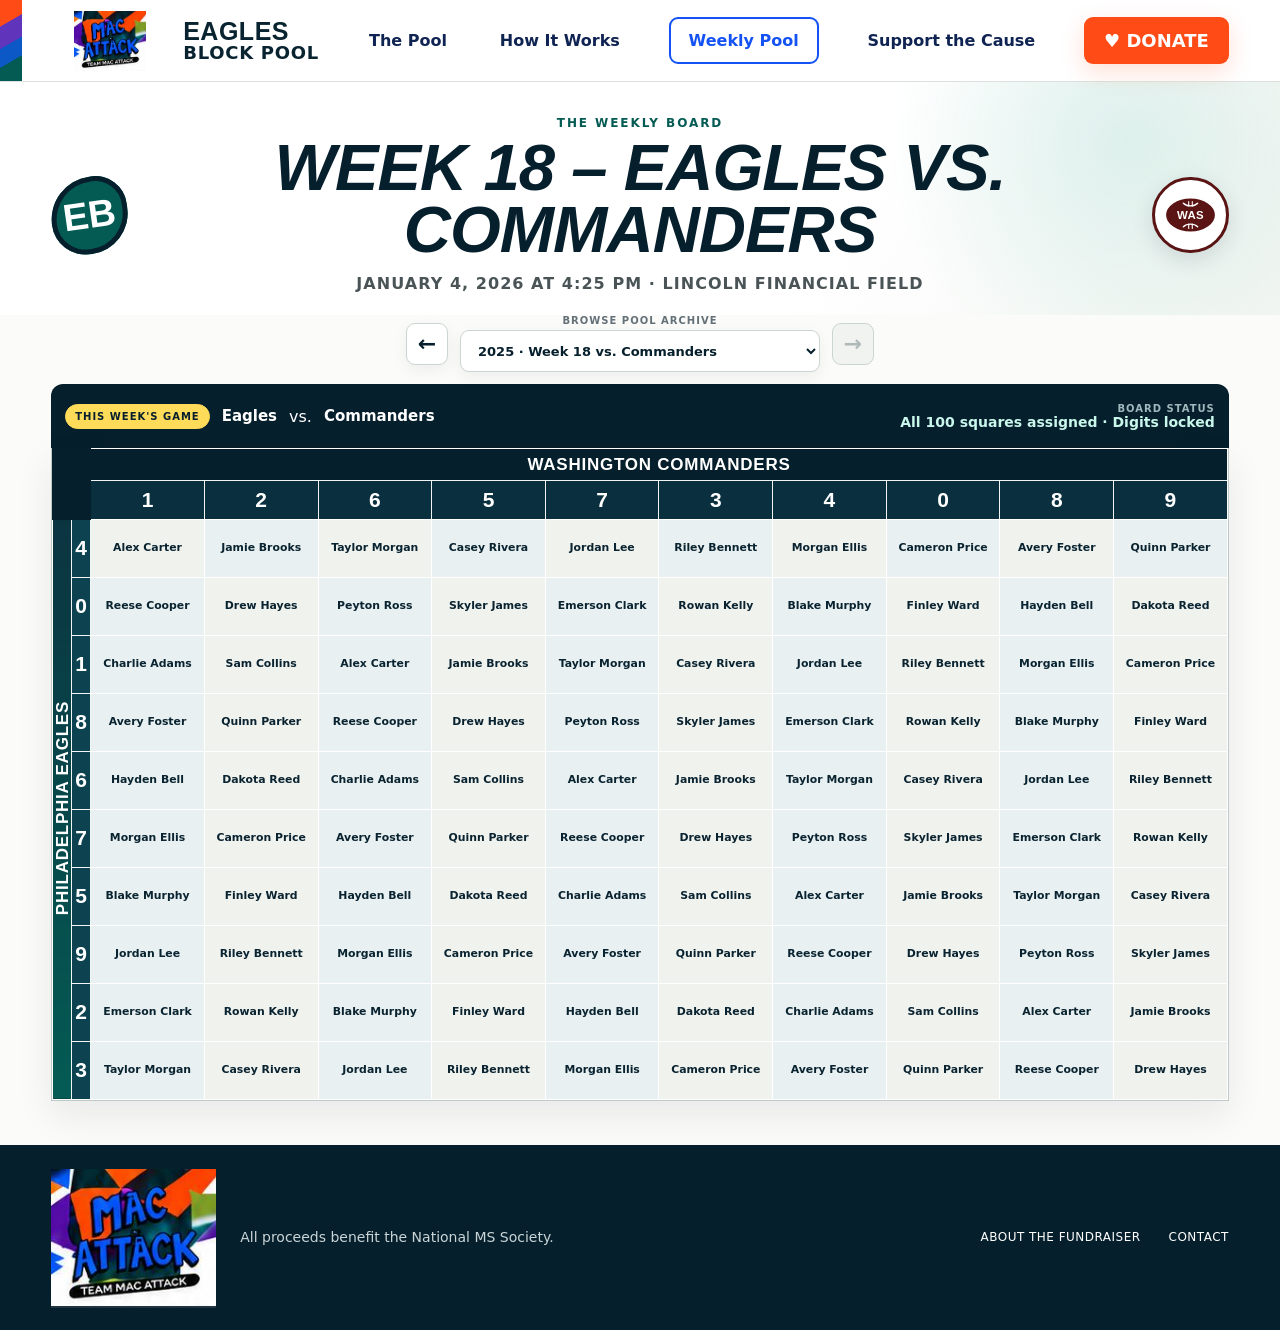
==== weekly-pool/index.html @ 525bb415 "Build weekly pool and add GitHub Pages deployment" ====
<!doctype html>
<html lang="en">
  <head>
    <meta charset="UTF-8" />
    <meta name="viewport" content="width=device-width, initial-scale=1.0" />
    <meta http-equiv="Cache-Control" content="no-cache, no-store, must-revalidate" />
    <meta http-equiv="Pragma" content="no-cache" />
    <meta http-equiv="Expires" content="0" />
    <meta name="description" content="The current Eagles Block Pool weekly grid and game score." />
    <title>Weekly Pool | Eagles Block Pool</title>
    <link rel="stylesheet" href="../src/styles.css?v=4" />
  </head>
  <body>
    <header class="site-header" data-site-header></header>

    <main>
      <section class="matchup" aria-labelledby="page-title">
        <div class="matchup__eyebrow">The weekly board</div>
        <div class="matchup__title-row">
          <span class="team-mark team-mark--eagles" aria-hidden="true">EB</span>
          <div>
            <h1 id="page-title">Loading weekly pool…</h1>
            <p class="matchup__meta" data-game-meta></p>
          </div>
          <span class="team-mark team-mark--opponent" data-opponent-mark aria-hidden="true"></span>
        </div>
      </section>

      <section class="pool-layout" aria-label="Weekly block pool">
        <nav class="week-switcher" data-week-switcher aria-label="Choose a weekly pool"></nav>

        <div class="board-panel">
          <div class="score-strip" data-score-strip aria-live="polite">
            <span class="status-pill">Loading score</span>
          </div>

          <div class="board-scroll" tabindex="0" aria-label="Scrollable 10 by 10 pool board">
            <table class="pool-grid" data-pool-grid>
              <caption class="sr-only">Eagles Block Pool participant grid</caption>
            </table>
          </div>
          <p class="scroll-hint">Swipe or scroll sideways to see the full board on a small screen.</p>
        </div>
      </section>
    </main>

    <footer class="site-footer" data-site-footer></footer>
    <script type="module" src="../src/app.js?v=5"></script>
  </body>
</html>
---- src/styles.css ----
:root {
  --navy: #061f2c;
  --navy-soft: #0b3441;
  --green: #045b54;
  --green-bright: #14a78f;
  --cream: #f4f1e9;
  --orange: #ff4b16;
  --ink: #092330;
  --muted: #647179;
  --line: #d7dddc;
  --white: #fff;
  font-family: Inter, Avenir, "Segoe UI", system-ui, sans-serif;
  color: var(--ink);
  background: #f7f7f4;
}

* { box-sizing: border-box; }
html { scroll-behavior: smooth; }
body { margin: 0; min-width: 320px; background: #fbfbf9; }
a { color: inherit; }
img { display: block; max-width: 100%; }
button, a { -webkit-tap-highlight-color: transparent; }

.sr-only {
  position: absolute;
  width: 1px;
  height: 1px;
  padding: 0;
  margin: -1px;
  overflow: hidden;
  clip: rect(0, 0, 0, 0);
  white-space: nowrap;
  border: 0;
}

.site-header {
  position: relative;
  z-index: 5;
  min-height: 82px;
  padding: 10px clamp(20px, 4vw, 68px);
  display: flex;
  align-items: center;
  justify-content: space-between;
  gap: 28px;
  background: rgba(255,255,255,.97);
  border-bottom: 1px solid #dce1df;
}

.site-header::before {
  content: "";
  position: absolute;
  inset: 0 auto 0 0;
  width: 22px;
  background: linear-gradient(150deg, var(--orange) 0 28%, #6134bc 29% 52%, #0c58c7 53% 72%, var(--green) 73%);
}

.brand { display: flex; align-items: center; gap: 14px; text-decoration: none; font-size: 18px; white-space: nowrap; }
.brand img { width: 118px; height: 60px; object-fit: contain; }
.brand span { display: grid; line-height: 1.05; text-transform: uppercase; font-weight: 600; letter-spacing: .04em; }
.brand b { font: 900 25px/1 "Arial Narrow", Impact, sans-serif; letter-spacing: .02em; }

.site-nav { display: flex; align-items: center; gap: clamp(18px, 3.5vw, 54px); font-weight: 700; color: #102453; }
.site-nav a { text-decoration: none; padding: 12px 4px; white-space: nowrap; }
.site-nav a:hover { color: var(--green); }
.site-nav__active { border: 2px solid #1452f4; border-radius: 9px; padding-inline: 18px !important; color: #1452f4; }
.site-nav .donate-button { padding: 13px 20px; border-radius: 9px; color: white; background: var(--orange); text-transform: uppercase; font-size: 18px; box-shadow: 0 8px 24px rgba(255,75,22,.18); }
.site-nav .donate-button:hover { color: white; background: #dd3609; }
.nav-toggle { display: none; border: 1px solid var(--line); background: white; border-radius: 7px; padding: 9px 12px; font: inherit; font-weight: 700; }

.matchup {
  padding: 34px clamp(20px, 4vw, 68px) 22px;
  text-align: center;
  background:
    radial-gradient(circle at 88% 25%, rgba(20,167,143,.12), transparent 21%),
    linear-gradient(120deg, #fff 65%, #f2f5f1);
}

.matchup__eyebrow { margin: 0 0 7px; text-transform: uppercase; letter-spacing: .16em; font-size: 12px; font-weight: 800; color: var(--green); }
.matchup__title-row { display: flex; align-items: center; justify-content: center; gap: clamp(18px, 4vw, 44px); }
.matchup h1 { margin: 0; font: italic 900 clamp(40px, 5.1vw, 74px)/.95 "Arial Narrow", Impact, sans-serif; text-transform: uppercase; letter-spacing: -.015em; color: var(--navy); }
.matchup__meta { margin: 13px 0 0; text-transform: uppercase; letter-spacing: .065em; font-size: clamp(12px, 1.3vw, 16px); font-weight: 600; color: #4a5457; }
.team-mark { display: grid; place-items: center; flex: 0 0 auto; width: clamp(54px, 6vw, 78px); aspect-ratio: 1; font: 900 clamp(24px, 3vw, 38px)/1 "Arial Narrow", Impact, sans-serif; }
.team-mark--eagles { color: white; background: var(--green); border-radius: 58% 42% 55% 45%; transform: rotate(-8deg); box-shadow: inset 0 0 0 5px var(--navy); }
.team-mark--opponent { padding: 7px; border: 3px solid var(--opponent-color, #13265c); border-radius: 50%; background: white; box-shadow: 0 7px 22px rgba(6,31,44,.12); }
.team-mark--opponent img { width: 100%; height: 100%; object-fit: contain; }

.pool-layout { padding: 0 clamp(20px, 4vw, 68px) 44px; max-width: 1800px; margin: 0 auto; }
.week-switcher { display: flex; align-items: center; justify-content: center; gap: 12px; margin: 0 0 12px; }
.week-switcher__arrow { display: grid; place-items: center; width: 42px; height: 42px; border: 1px solid #cbd5d3; border-radius: 9px; background: white; color: var(--navy); text-decoration: none; font-size: 22px; font-weight: 800; box-shadow: 0 5px 16px rgba(6,31,44,.06); }
.week-switcher__arrow:hover { color: white; background: var(--green); border-color: var(--green); }
.week-switcher__arrow--disabled { color: #aeb9b8; background: #f1f3f1; box-shadow: none; cursor: not-allowed; }
.week-switcher__select { display: grid; gap: 4px; min-width: min(360px, calc(100vw - 132px)); }
.week-switcher__select span { text-align: center; color: var(--muted); font-size: 10px; font-weight: 800; letter-spacing: .1em; text-transform: uppercase; }
.week-switcher__select select { width: 100%; height: 42px; padding: 0 38px 0 13px; border: 1px solid #cbd5d3; border-radius: 9px; color: var(--navy); background: white; font: inherit; font-size: 13px; font-weight: 750; box-shadow: 0 5px 16px rgba(6,31,44,.06); }
.board-panel { min-width: 0; }
.score-strip { min-height: 64px; padding: 10px 14px; display: flex; align-items: center; justify-content: space-between; gap: 18px; border-radius: 12px 12px 0 0; color: white; background: var(--navy); }
.score-strip__game { display: flex; align-items: center; gap: 12px; }
.score-strip__game strong { font-size: 15px; }
.score-strip__game em { margin-left: 4px; font: normal 800 22px/1 "Arial Narrow", Impact, sans-serif; }
.status-pill { display: inline-block; padding: 6px 9px; border: 1px solid rgba(255,255,255,.28); border-radius: 100px; font-size: 10px; font-weight: 800; text-transform: uppercase; letter-spacing: .1em; }
.status-pill--final { color: var(--navy); background: #72e4cb; border-color: #72e4cb; }
.status-pill--upcoming { color: var(--navy); background: #ffdb5a; border-color: #ffdb5a; }
.winner-callout { display: grid; text-align: right; }
.winner-callout span { color: #9fb8bd; font-size: 10px; font-weight: 700; text-transform: uppercase; letter-spacing: .1em; }
.winner-callout strong { color: #fff4b7; font-size: 14px; }
.winner-callout--pregame strong { color: #c9f7ec; }
.error-message { display: grid; gap: 2px; }
.error-message span { color: #d1dcde; font-size: 12px; }

.board-scroll { width: 100%; overflow-x: auto; background: white; border: 1px solid #bec9c8; border-top: 0; box-shadow: 0 15px 35px rgba(4,31,44,.08); }
.board-scroll:focus-visible { outline: 3px solid var(--green-bright); outline-offset: 3px; }
.pool-grid { width: 100%; min-width: 900px; table-layout: fixed; border-collapse: collapse; }
.pool-grid th, .pool-grid td { border: 1px solid rgba(255,255,255,.95); }
.corner { width: 38px; padding: 0; border-color: var(--navy) !important; background: var(--navy); }
.axis-title { color: white; background: var(--navy); text-transform: uppercase; font: 800 17px/1 "Arial Narrow", Impact, sans-serif; letter-spacing: .045em; }
.axis-title--top { height: 32px; }
.axis-title--side { width: 38px; padding: 0; background: linear-gradient(var(--navy-soft), var(--green)); }
.axis-title--side span { display: inline-block; white-space: nowrap; writing-mode: vertical-rl; transform: rotate(180deg); }
.digit { width: 40px; padding: 0; text-align: center; color: white; background: #0a3040; font: 800 21px/1.8 "Arial Narrow", Impact, sans-serif; }
.digit--side { width: 40px; background: #0d4350; }
.pool-square { position: relative; height: 58px; padding: 5px 4px; text-align: center; vertical-align: middle; background: #f0f2ee; overflow: hidden; }
.pool-square:nth-child(even) { background: #e8f0f1; }
.pool-square span { display: block; overflow-wrap: anywhere; font-size: clamp(10px, .85vw, 13px); font-weight: 700; line-height: 1.12; }
.pool-square--winner { color: #fff; background: linear-gradient(145deg, #087d6e, #064c49) !important; box-shadow: inset 0 0 0 4px #ffdb5a; }
.pool-square--winner::before { content: "★"; position: absolute; top: 2px; right: 4px; color: #ffdb5a; font-size: 11px; }
.pool-square--winner small { display: block; margin-top: 3px; color: #ffeb9c; text-transform: uppercase; font-size: 8px; font-weight: 900; letter-spacing: .08em; }
.scroll-hint { display: none; margin: 8px 0 0; color: var(--muted); font-size: 12px; }

.site-footer { min-height: 112px; padding: 24px clamp(20px, 4vw, 68px); display: flex; align-items: center; justify-content: space-between; gap: 30px; color: white; background: var(--navy); }
.footer-brand { display: flex; align-items: center; gap: 24px; }
.footer-brand img { width: 165px; filter: drop-shadow(0 2px 0 rgba(255,255,255,.1)); }
.footer-brand span { color: #c9d5d7; font-size: 14px; }
.footer-links { display: flex; gap: 28px; text-transform: uppercase; font-size: 12px; letter-spacing: .04em; }
.footer-links a { text-decoration: none; }
.footer-links a:hover { color: #72e4cb; }

@media (max-width: 1120px) {
  .brand span { display: none; }
  .site-nav { gap: 18px; font-size: 13px; }
  .site-nav .donate-button { font-size: 14px; }
}

@media (max-width: 760px) {
  .site-header { min-height: 68px; padding: 6px 18px 6px 30px; }
  .brand img { width: 95px; height: 52px; }
  .nav-toggle { display: block; }
  .site-nav { position: absolute; top: 100%; left: 0; right: 0; display: none; padding: 14px 20px 22px; flex-direction: column; align-items: stretch; gap: 2px; background: white; border-bottom: 1px solid var(--line); box-shadow: 0 12px 24px rgba(4,31,44,.13); }
  .site-nav--open { display: flex; }
  .site-nav__active { text-align: center; }
  .site-nav .donate-button { text-align: center; }
  .matchup { padding: 27px 18px 18px; }
  .matchup__title-row { gap: 12px; }
  .matchup h1 { font-size: clamp(34px, 10vw, 48px); }
  .team-mark { display: none; }
  .pool-layout { padding: 0 12px 30px; }
  .week-switcher { gap: 7px; }
  .week-switcher__arrow { width: 38px; height: 38px; }
  .week-switcher__select { min-width: 0; flex: 1; }
  .week-switcher__select select { height: 38px; font-size: 12px; }
  .score-strip { align-items: stretch; flex-direction: column; gap: 8px; }
  .winner-callout { text-align: left; }
  .scroll-hint { display: block; }
  .site-footer { align-items: flex-start; flex-direction: column; }
  .footer-brand { align-items: flex-start; flex-direction: column; gap: 12px; }
}

@media (prefers-reduced-motion: reduce) {
  html { scroll-behavior: auto; }
}
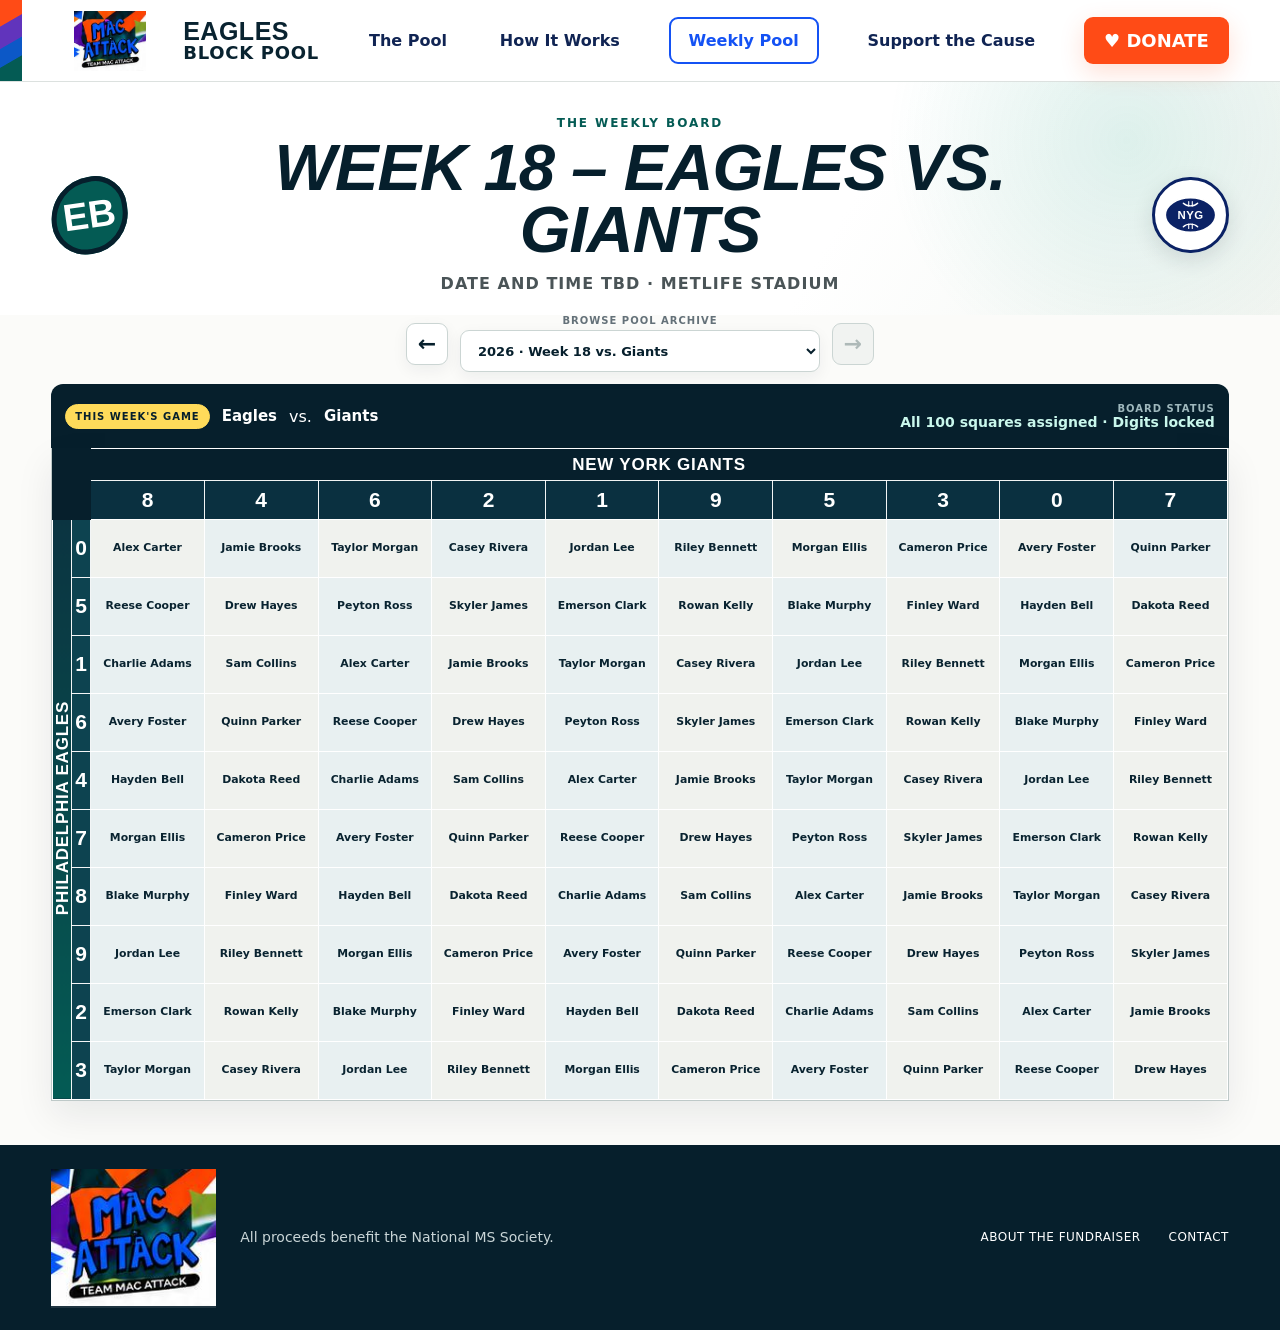
==== commit 0a09ecf0: "Added current season schedule" ====
--- a/weekly-pool/index.html
+++ b/weekly-pool/index.html
@@ -45,6 +45,6 @@
     </main>
 
     <footer class="site-footer" data-site-footer></footer>
-    <script type="module" src="../src/app.js?v=5"></script>
+    <script type="module" src="../src/app.js?v=6"></script>
   </body>
 </html>
